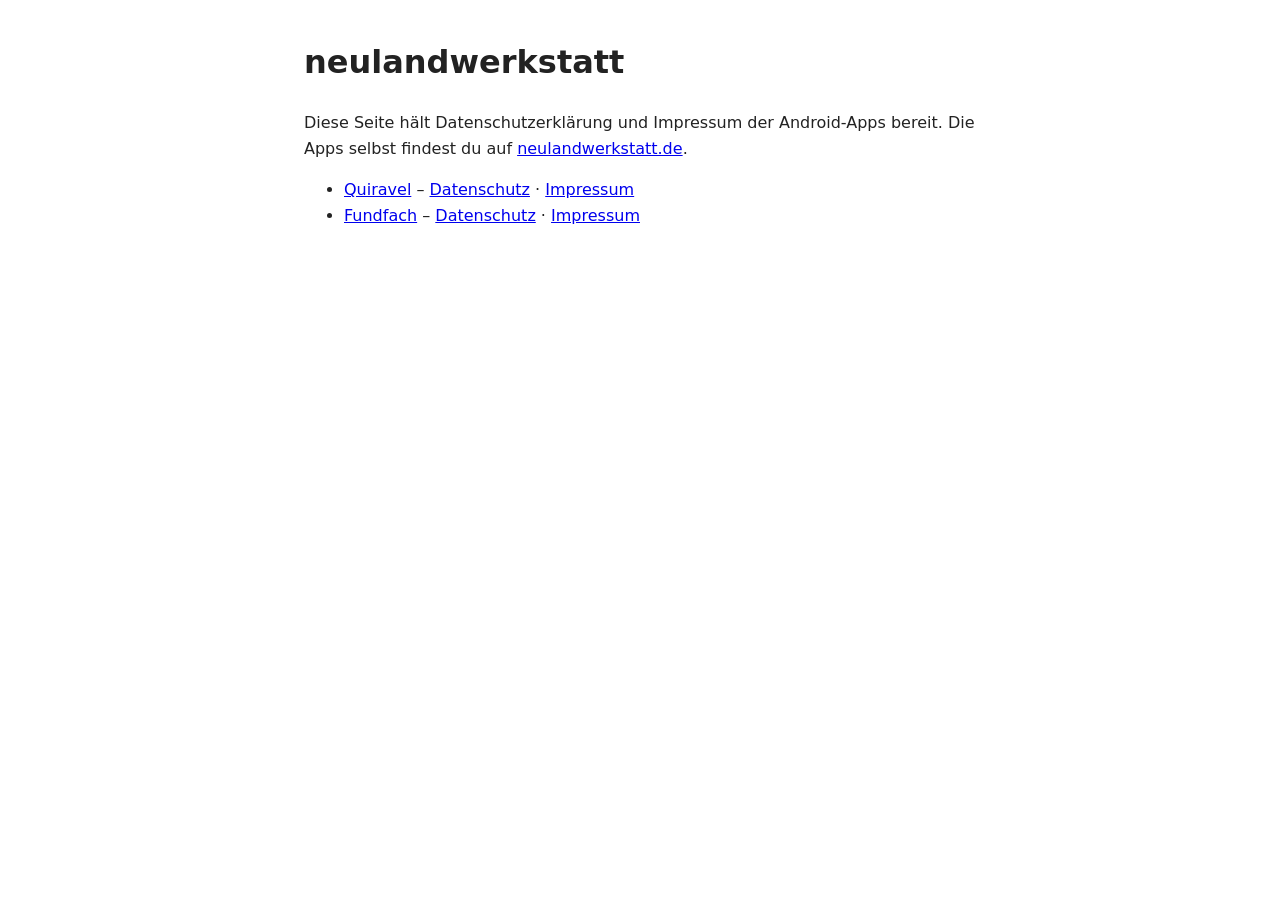
==== index.html @ af166f81 "Add root page, robots.txt and Google verification for the docs host Co-Authored-By: Claude Sonnet 5." ====
<!doctype html>
<html lang="de">
  <head>
    <meta charset="utf-8" />
    <meta name="viewport" content="width=device-width, initial-scale=1" />
    <title>neulandwerkstatt – Rechtliches zu den Apps</title>
    <link rel="icon" type="image/png" href="favicon.png" />
    <link rel="canonical" href="https://neulandwerkstatt.de/" />
    <meta name="robots" content="noindex, follow" />
    <style>
      body { font-family: system-ui, sans-serif; line-height: 1.6; max-width: 42rem; margin: 0 auto; padding: 1rem; color: #222; background: #fff; }
      @media (prefers-color-scheme: dark) { body { color: #eee; background: #121212; } a { color: #8ab4f8; } }
    </style>
  </head>
  <body>
    <h1>neulandwerkstatt</h1>
    <p>Diese Seite hält Datenschutzerklärung und Impressum der Android-Apps bereit. Die Apps selbst findest du auf <a href="https://neulandwerkstatt.de/">neulandwerkstatt.de</a>.</p>
    <ul>
      <li><a href="https://neulandwerkstatt.de/quiravel/">Quiravel</a> – <a href="packliste-android-docs/privacy.html">Datenschutz</a> · <a href="packliste-android-docs/impressum.html">Impressum</a></li>
      <li><a href="https://neulandwerkstatt.de/fundfach/">Fundfach</a> – <a href="inventarliste-android-docs/privacy.html">Datenschutz</a> · <a href="inventarliste-android-docs/impressum.html">Impressum</a></li>
    </ul>
  </body>
</html>
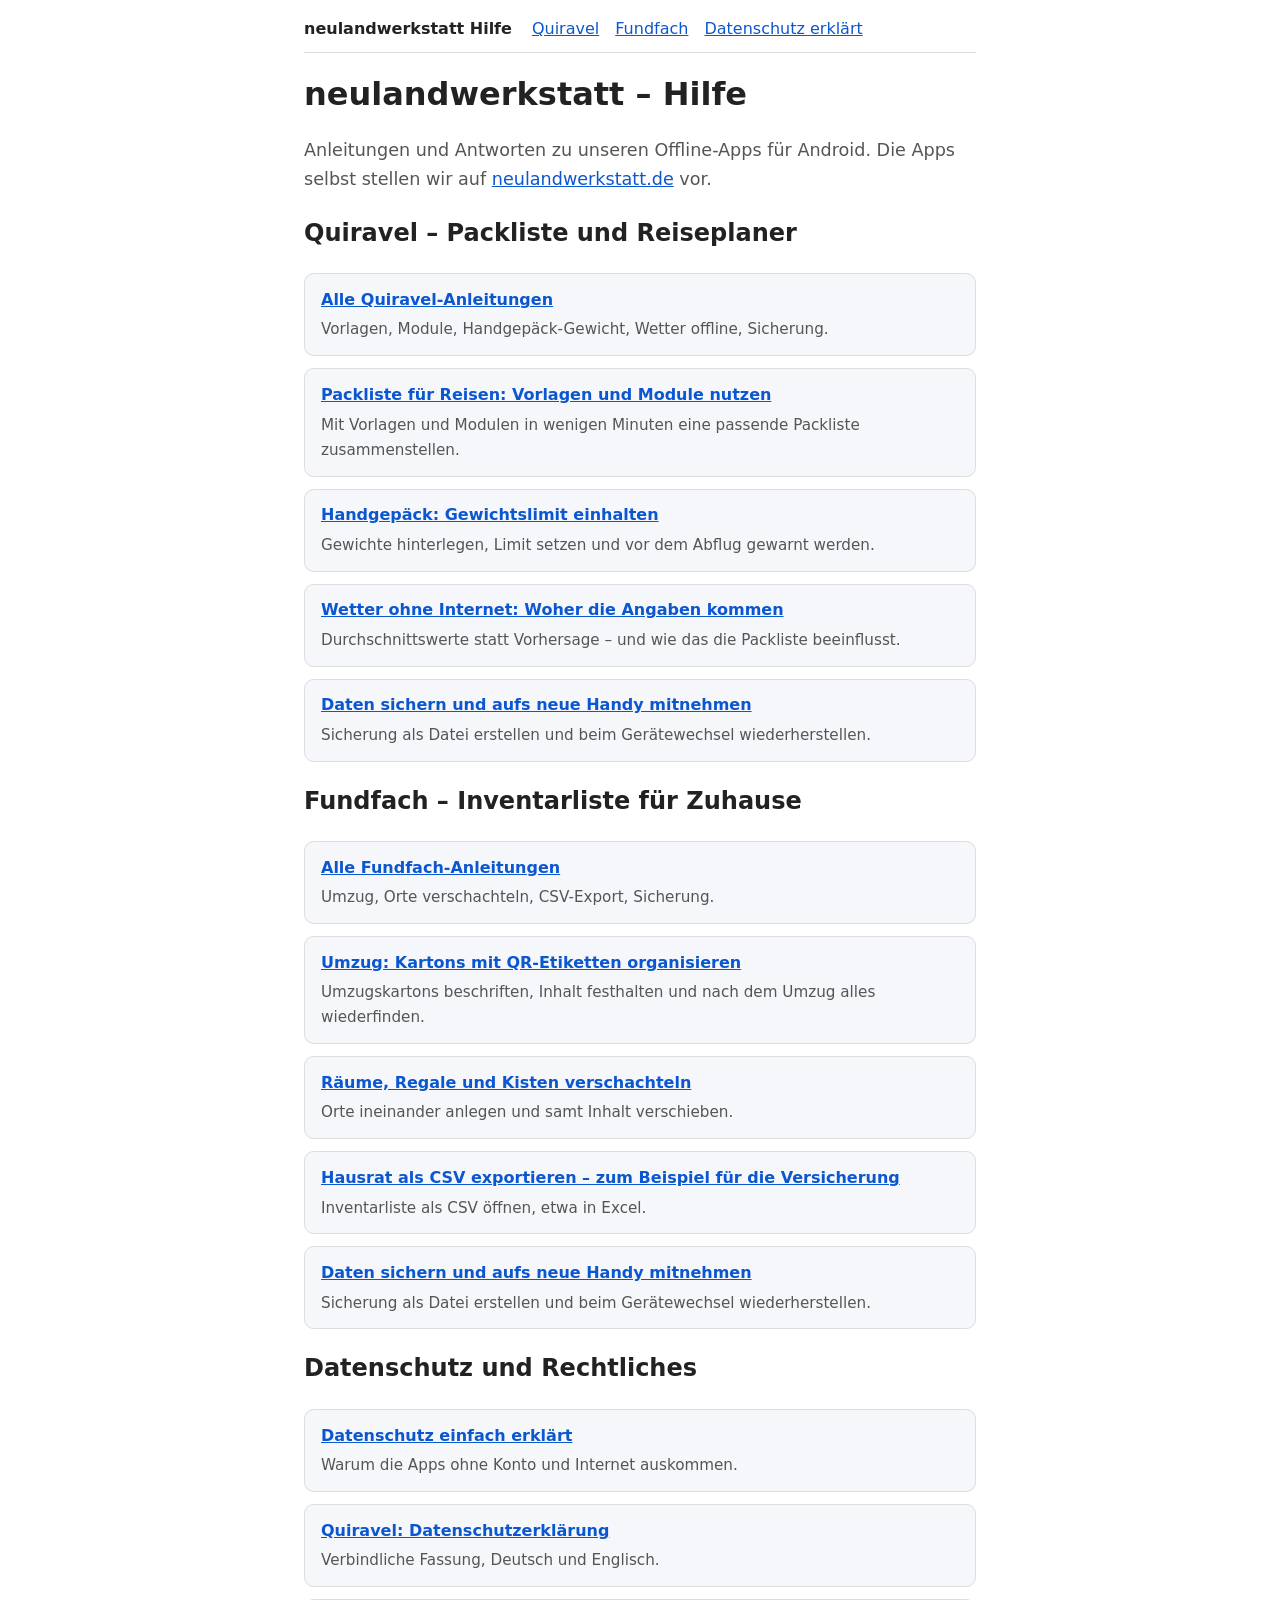
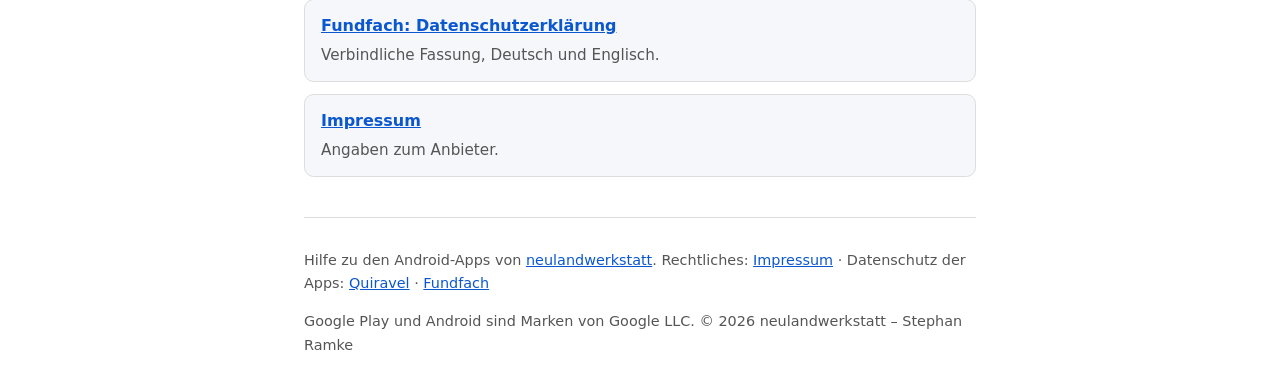
==== commit 928b26ba: "Build help center for Quiravel and Fundfach, add sitemap Turn the root page into an indexable help h" ====
--- a/index.html
+++ b/index.html
@@ -3,21 +3,52 @@
   <head>
     <meta charset="utf-8" />
     <meta name="viewport" content="width=device-width, initial-scale=1" />
-    <title>neulandwerkstatt – Rechtliches zu den Apps</title>
+    <title>neulandwerkstatt Hilfe: Anleitungen zu Quiravel und Fundfach</title>
+    <meta name="description" content="Hilfe-Center für die Android-Apps Quiravel (Packliste) und Fundfach (Inventarliste): Anleitungen, häufige Fragen, Datenschutz und Impressum." />
+    <link rel="canonical" href="https://neulandwerkstatt-docs.github.io/" />
     <link rel="icon" type="image/png" href="favicon.png" />
-    <link rel="canonical" href="https://neulandwerkstatt.de/" />
-    <meta name="robots" content="noindex, follow" />
-    <style>
-      body { font-family: system-ui, sans-serif; line-height: 1.6; max-width: 42rem; margin: 0 auto; padding: 1rem; color: #222; background: #fff; }
-      @media (prefers-color-scheme: dark) { body { color: #eee; background: #121212; } a { color: #8ab4f8; } }
-    </style>
+    <link rel="stylesheet" href="style.css" />
+    <script type="application/ld+json">{"@context": "https://schema.org", "@type": "WebSite", "name": "neulandwerkstatt Hilfe", "url": "https://neulandwerkstatt-docs.github.io/", "inLanguage": "de", "publisher": {"@type": "Organization", "name": "neulandwerkstatt", "url": "https://neulandwerkstatt.de/"}}</script>
   </head>
   <body>
-    <h1>neulandwerkstatt</h1>
-    <p>Diese Seite hält Datenschutzerklärung und Impressum der Android-Apps bereit. Die Apps selbst findest du auf <a href="https://neulandwerkstatt.de/">neulandwerkstatt.de</a>.</p>
-    <ul>
-      <li><a href="https://neulandwerkstatt.de/quiravel/">Quiravel</a> – <a href="packliste-android-docs/privacy.html">Datenschutz</a> · <a href="packliste-android-docs/impressum.html">Impressum</a></li>
-      <li><a href="https://neulandwerkstatt.de/fundfach/">Fundfach</a> – <a href="inventarliste-android-docs/privacy.html">Datenschutz</a> · <a href="inventarliste-android-docs/impressum.html">Impressum</a></li>
-    </ul>
+    <header class="site">
+      <a class="brand" href="">neulandwerkstatt Hilfe</a>
+      <nav><a href="quiravel/">Quiravel</a><a href="fundfach/">Fundfach</a><a href="datenschutz-verstaendlich.html">Datenschutz erklärt</a></nav>
+    </header>
+    <main>
+    
+    <h1>neulandwerkstatt – Hilfe</h1>
+    <p class="lead">Anleitungen und Antworten zu unseren Offline-Apps für Android. Die Apps selbst stellen wir auf <a href="https://neulandwerkstatt.de/">neulandwerkstatt.de</a> vor.</p>
+    <h2>Quiravel – Packliste und Reiseplaner</h2>
+    <ul class="cards">
+  <li><a href="quiravel/">Alle Quiravel-Anleitungen</a><p>Vorlagen, Module, Handgepäck-Gewicht, Wetter offline, Sicherung.</p></li>
+  <li><a href="quiravel/vorlagen-und-module.html">Packliste für Reisen: Vorlagen und Module nutzen</a><p>Mit Vorlagen und Modulen in wenigen Minuten eine passende Packliste zusammenstellen.</p></li>
+  <li><a href="quiravel/handgepaeck-gewicht.html">Handgepäck: Gewichtslimit einhalten</a><p>Gewichte hinterlegen, Limit setzen und vor dem Abflug gewarnt werden.</p></li>
+  <li><a href="quiravel/wetter-offline.html">Wetter ohne Internet: Woher die Angaben kommen</a><p>Durchschnittswerte statt Vorhersage – und wie das die Packliste beeinflusst.</p></li>
+  <li><a href="quiravel/geraetewechsel.html">Daten sichern und aufs neue Handy mitnehmen</a><p>Sicherung als Datei erstellen und beim Gerätewechsel wiederherstellen.</p></li>
+</ul>
+    <h2>Fundfach – Inventarliste für Zuhause</h2>
+    <ul class="cards">
+  <li><a href="fundfach/">Alle Fundfach-Anleitungen</a><p>Umzug, Orte verschachteln, CSV-Export, Sicherung.</p></li>
+  <li><a href="fundfach/umzug-qr-etiketten.html">Umzug: Kartons mit QR-Etiketten organisieren</a><p>Umzugskartons beschriften, Inhalt festhalten und nach dem Umzug alles wiederfinden.</p></li>
+  <li><a href="fundfach/orte-verschachteln.html">Räume, Regale und Kisten verschachteln</a><p>Orte ineinander anlegen und samt Inhalt verschieben.</p></li>
+  <li><a href="fundfach/csv-export-hausrat.html">Hausrat als CSV exportieren – zum Beispiel für die Versicherung</a><p>Inventarliste als CSV öffnen, etwa in Excel.</p></li>
+  <li><a href="fundfach/geraetewechsel.html">Daten sichern und aufs neue Handy mitnehmen</a><p>Sicherung als Datei erstellen und beim Gerätewechsel wiederherstellen.</p></li>
+</ul>
+    <h2>Datenschutz und Rechtliches</h2>
+    <ul class="cards">
+  <li><a href="datenschutz-verstaendlich.html">Datenschutz einfach erklärt</a><p>Warum die Apps ohne Konto und Internet auskommen.</p></li>
+  <li><a href="packliste-android-docs/privacy.html">Quiravel: Datenschutzerklärung</a><p>Verbindliche Fassung, Deutsch und Englisch.</p></li>
+  <li><a href="inventarliste-android-docs/privacy.html">Fundfach: Datenschutzerklärung</a><p>Verbindliche Fassung, Deutsch und Englisch.</p></li>
+  <li><a href="packliste-android-docs/impressum.html">Impressum</a><p>Angaben zum Anbieter.</p></li>
+</ul>
+    </main>
+    <footer>
+      <p>Hilfe zu den Android-Apps von <a href="https://neulandwerkstatt.de/">neulandwerkstatt</a>.
+      Rechtliches: <a href="packliste-android-docs/impressum.html">Impressum</a> ·
+      Datenschutz der Apps: <a href="packliste-android-docs/privacy.html">Quiravel</a> ·
+      <a href="inventarliste-android-docs/privacy.html">Fundfach</a></p>
+      <p>Google Play und Android sind Marken von Google LLC. © 2026 neulandwerkstatt – Stephan Ramke</p>
+    </footer>
   </body>
 </html>
--- a/style.css
+++ b/style.css
@@ -0,0 +1,19 @@
+:root { --fg:#222; --bg:#fff; --muted:#555; --link:#0b57d0; --line:#ddd; --card:#f6f7fb; }
+@media (prefers-color-scheme: dark) { :root { --fg:#eee; --bg:#121212; --muted:#aaa; --link:#8ab4f8; --line:#333; --card:#1b1f27; } }
+* { box-sizing: border-box; }
+body { font-family: system-ui, sans-serif; line-height: 1.65; max-width: 44rem; margin: 0 auto; padding: 1rem; color: var(--fg); background: var(--bg); }
+a { color: var(--link); }
+header.site { display:flex; flex-wrap:wrap; gap:.5rem 1.25rem; align-items:baseline; border-bottom:1px solid var(--line); padding-bottom:.6rem; margin-bottom:1.2rem; }
+header.site a.brand { font-weight:700; text-decoration:none; color:var(--fg); }
+header.site nav a { margin-right:1rem; }
+.crumbs { font-size:.9rem; color:var(--muted); margin-bottom:.5rem; }
+h1 { line-height:1.25; }
+.lead { font-size:1.1rem; color:var(--muted); }
+.cards { list-style:none; padding:0; display:grid; gap:.75rem; }
+.cards li { background:var(--card); border:1px solid var(--line); border-radius:.6rem; padding:.8rem 1rem; }
+.cards a { font-weight:600; }
+.cards p { margin:.25rem 0 0; color:var(--muted); font-size:.95rem; }
+.note { border-left:4px solid var(--link); background:var(--card); padding:.6rem 1rem; border-radius:.3rem; }
+details { border:1px solid var(--line); border-radius:.5rem; padding:.5rem .9rem; margin:.5rem 0; }
+summary { cursor:pointer; font-weight:600; }
+footer { margin-top:2.5rem; padding-top:1rem; border-top:1px solid var(--line); font-size:.9rem; color:var(--muted); }
